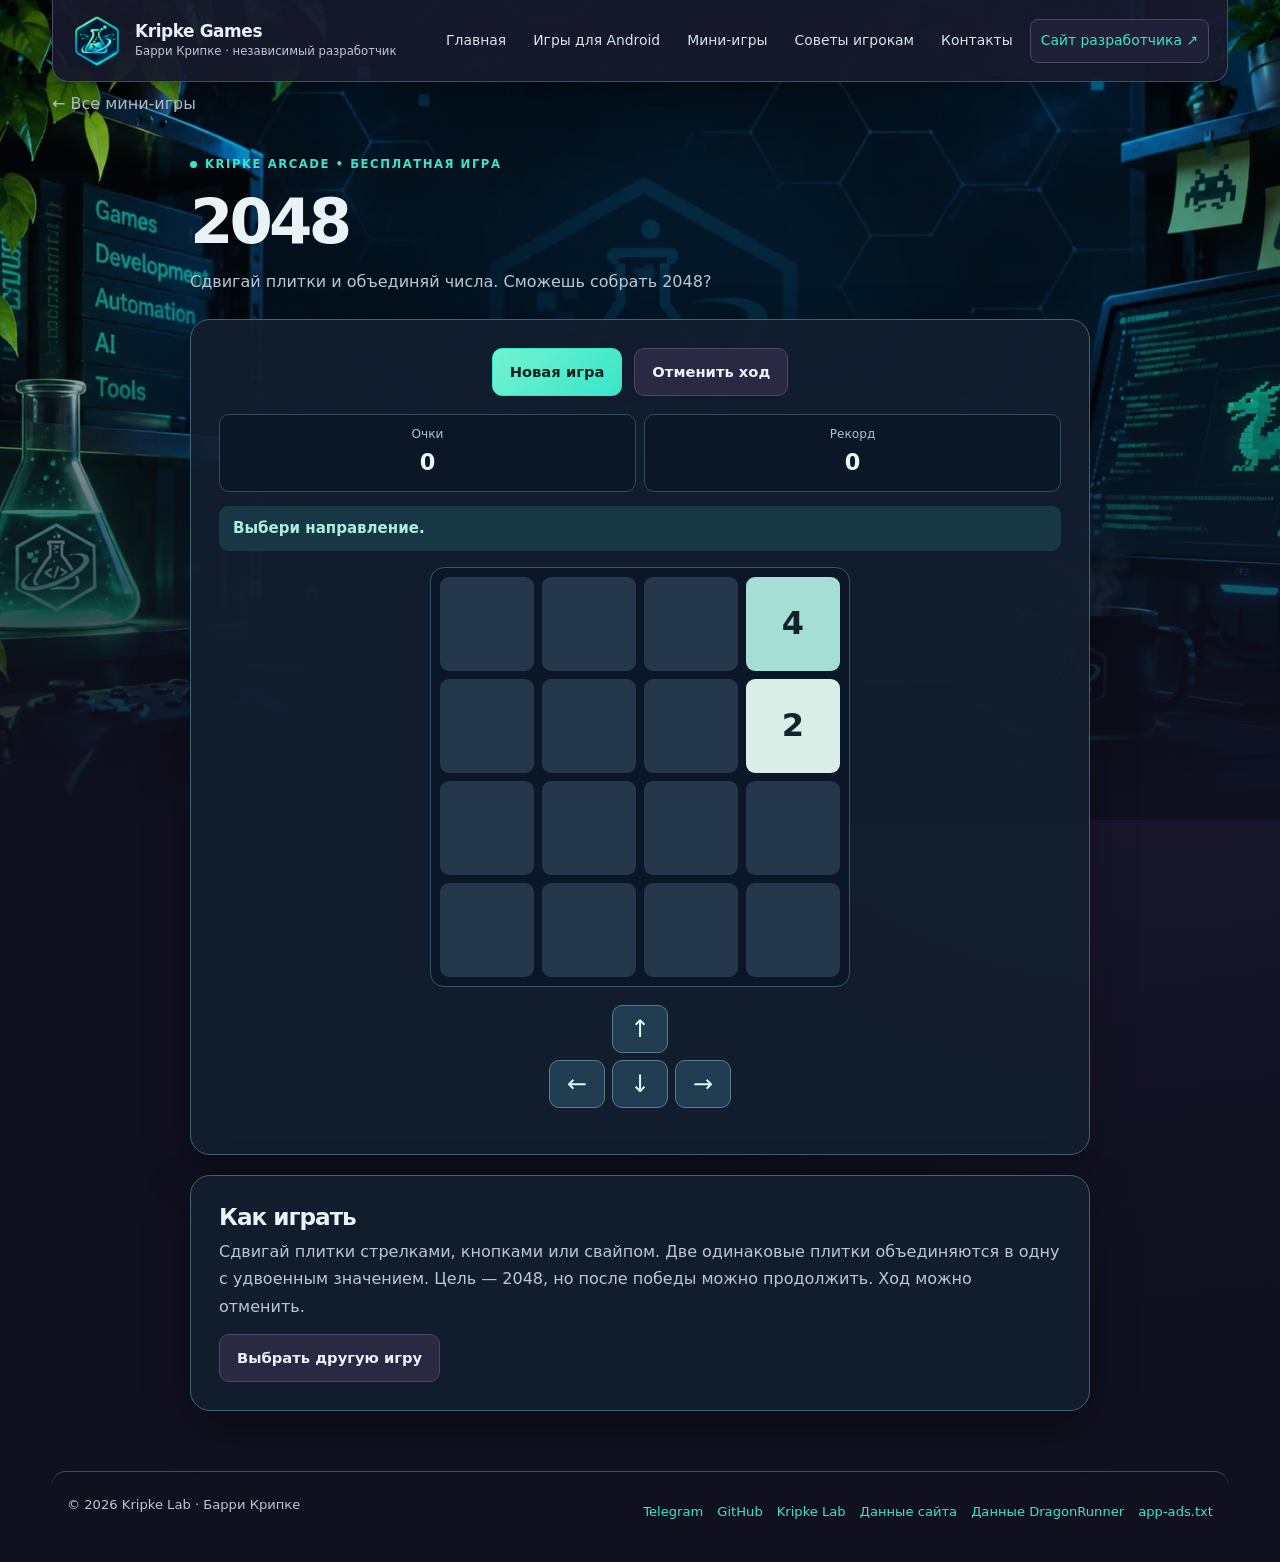
==== 2048.html @ d18b5e7f "Add files via upload" ====
<!DOCTYPE html>

<html lang="ru"><head><meta charset="utf-8"/><meta content="width=device-width,initial-scale=1" name="viewport"/><meta content="#10101f" name="theme-color"/><title>2048 | Kripke Games</title><meta content="Соединяй одинаковые числа и собери плитку 2048." name="description"/><link href="https://barrikripke.github.io/2048.html" rel="canonical"/><meta content="2048" property="og:title"/><meta content="Соединяй одинаковые числа и собери плитку 2048." property="og:description"/><meta content="https://barrikripke.github.io/social-preview.png" property="og:image"/><link href="kripke-mark.svg" rel="icon" type="image/svg+xml"/><link href="kripke.css?v=54" rel="stylesheet"/><link href="arcade.css?v=7" rel="stylesheet"/></head><body><a class="skip" href="#main">К содержанию</a><div class="wrap"><header class="head"><a class="brand" href="index.html"><img alt="" height="46" src="kripke-emblem.webp" width="46"/><span><b>Kripke Games</b><small>Барри Крипке · независимый разработчик</small></span></a><nav aria-label="Основная навигация" class="nav"><a href="index.html">Главная</a><a href="index.html#games">Игры для Android</a><a href="mini-games.html">Мини-игры</a><a href="index.html#resources">Советы игрокам</a><a href="index.html#contacts">Контакты</a><a class="switch" href="https://barrikripke.github.io/kripke-lab/">Сайт разработчика ↗</a></nav></header><main id="main"><a class="back" href="mini-games.html">← Все мини-игры</a><section class="arcade-page"><div class="arcade-title"><span class="kicker">Kripke Arcade • Бесплатная игра</span><h1>2048</h1><p>Сдвигай плитки и объединяй числа. Сможешь собрать 2048?</p></div><div class="play-panel"><div class="game-controls"><button class="btn primary" id="new-game">Новая игра</button><button class="btn" id="undo">Отменить ход</button></div><div class="game-metrics"><div>Очки<strong id="score">0</strong></div><div>Рекорд<strong id="best">0</strong></div></div><div class="game-message" id="status" role="status">Выбери направление.</div><div aria-label="Игровое поле 2048" class="tile-board" id="tile-board" tabindex="0"></div><div aria-label="Управление" class="dpad"><button aria-label="Вверх" data-dir="up">↑</button><button aria-label="Влево" data-dir="left">←</button><button aria-label="Вниз" data-dir="down">↓</button><button aria-label="Вправо" data-dir="right">→</button></div></div><div class="arcade-rules"><h2>Как играть</h2><p>Сдвигай плитки стрелками, кнопками или свайпом. Две одинаковые плитки объединяются в одну с удвоенным значением. Цель — 2048, но после победы можно продолжить. Ход можно отменить.</p><a class="btn" href="mini-games.html">Выбрать другую игру</a></div><noscript>Включи JavaScript, чтобы играть.</noscript></section></main><footer class="foot"><span>© 2026 Kripke Lab · Барри Крипке</span><div class="footlinks"><a href="https://t.me/kripkelab">Telegram</a><a href="https://github.com/BarriKripke">GitHub</a><a href="https://barrikripke.github.io/kripke-lab/">Kripke Lab</a><a href="website-privacy.html">Данные сайта</a><a href="dragonrunner-privacy.html">Данные DragonRunner</a><a href="app-ads.txt">app-ads.txt</a></div></footer></div><script defer="" src="arcade-common.js?v=6"></script><script defer="" src="2048.js?v=6"></script></body></html>
---- kripke.css ----
:root{color-scheme:dark;--bg:#081426;--panel:#102236;--panel2:#142a3d;--line:#254658;--fg:#f4f7fa;--muted:#b2c1cd;--mint:#7ef4cc;--violet:#bb9cf6;--gold:#f4cc89;font-family:system-ui,-apple-system,BlinkMacSystemFont,"Segoe UI",sans-serif;font-synthesis:none}*{box-sizing:border-box}html{scroll-behavior:smooth}body{margin:0;background:var(--bg);color:var(--fg);line-height:1.6;position:relative;overflow-x:hidden}a{color:inherit}a:focus-visible,button:focus-visible{outline:3px solid var(--gold);outline-offset:4px}img{display:block;max-width:100%;height:auto}button{font:inherit;cursor:pointer}body::before{content:"";position:fixed;inset:0;z-index:-2;background:linear-gradient(180deg,rgba(8,20,38,.28) 0%,rgba(8,20,38,.58) 42%,rgba(8,20,38,.86) 72%,rgba(8,20,38,.97) 100%),url('kripke-bg-games.webp') center top/cover no-repeat;pointer-events:none}body::after{content:"";position:fixed;inset:0;z-index:-1;background:radial-gradient(circle at 18% 16%,rgba(126,244,204,.11),transparent 24%),radial-gradient(circle at 82% 18%,rgba(41,204,230,.10),transparent 24%),linear-gradient(180deg,rgba(8,20,38,.10),rgba(8,20,38,.14));pointer-events:none}.wrap{position:relative;z-index:1;max-width:1240px;margin:auto;padding:0 32px}.head{background:rgba(8,20,38,.34);backdrop-filter:blur(7px)}.wrap{max-width:1240px;margin:auto;padding:0 32px}.skip{position:absolute;top:-100px;left:12px;background:var(--mint);color:var(--bg);padding:12px;z-index:20}.skip:focus{top:12px}.head{min-height:88px;border-bottom:1px solid rgba(126,244,204,.10);display:flex;align-items:center;justify-content:space-between;gap:22px;position:sticky;top:0;z-index:12;padding-inline:0}.brand{display:flex;align-items:center;gap:12px;text-decoration:none;flex-shrink:0}.brand img{width:46px;height:46px}.brand b{display:block;font-size:1.06rem;line-height:1.2;letter-spacing:-.025em}.brand small{display:block;font-size:.73rem;color:var(--muted);margin-top:3px}.nav{display:flex;flex-wrap:wrap;align-items:center;gap:24px}.nav a{font-size:.9rem;text-decoration:none;color:var(--muted)}.nav a:hover,.nav a[aria-current=page]{color:var(--mint)}.nav .switch{border:1px solid rgba(126,244,204,.22);border-radius:10px;padding:8px 12px;color:var(--mint);background:rgba(16,34,54,.45);backdrop-filter:blur(5px)}.hero{display:grid;grid-template-columns:1.05fr .95fr;align-items:center;gap:48px;padding:76px 0 52px}.kicker{font:650 .73rem/1.5 system-ui,sans-serif;letter-spacing:.13em;text-transform:uppercase;color:var(--mint);display:inline-flex;gap:8px;align-items:center}.kicker:before{content:"";width:7px;height:7px;background:currentColor;border-radius:50%;flex:none}.kicker.pending{color:var(--gold)}h1,h2,h3,p{margin:0}h1{font-size:clamp(2.6rem,5.6vw,5.2rem);line-height:.99;letter-spacing:-.062em;margin:18px 0 22px;overflow-wrap:break-word}h1 span{color:var(--mint)}h2{font-size:clamp(1.85rem,3.4vw,2.8rem);line-height:1.1;letter-spacing:-.045em}h3{font-size:1.35rem;line-height:1.2;letter-spacing:-.025em}p{color:var(--muted);line-height:1.7}.lead{font-size:1.1rem;max-width:600px}.actions{display:flex;align-items:center;gap:10px;flex-wrap:wrap;margin-top:24px}.btn{display:inline-flex;min-height:48px;padding:11px 17px;align-items:center;justify-content:center;border-radius:12px;border:1px solid rgba(126,244,204,.18);background:rgba(16,34,54,.72);backdrop-filter:blur(5px);font-size:.92rem;font-weight:750;text-decoration:none;color:var(--fg);box-shadow:0 10px 30px rgba(0,0,0,.12)}.btn.primary{background:linear-gradient(135deg,#8af6d3,#5be4d6 56%,#45d0eb);border-color:rgba(126,244,204,.85);color:#102820;box-shadow:0 14px 36px rgba(65,208,190,.22)}.btn:hover{border-color:var(--mint);transform:translateY(-1px)}.btn.primary:hover{background:#c5ffe5}.art{min-width:0;position:relative;isolation:isolate;border:1px solid var(--line);border-radius:22px;display:grid;place-items:center;min-height:350px;aspect-ratio:1.28;overflow:hidden;background:radial-gradient(ellipse at 50% 46%,#493661 0,#222a42 46%,#111e2c 78%);padding:34px 24px 42px}.art:before,.art:after{position:absolute;content:"";width:81%;aspect-ratio:1.7;border:1px solid #c6adff28;border-radius:50%;transform:rotate(-24deg);z-index:-1}.art:after{transform:rotate(24deg);width:91%}.art img{width:100%;max-width:480px;max-height:315px;object-fit:contain;filter:drop-shadow(0 16px 18px #0005)}.art .tag{position:absolute;bottom:13px;left:18px;color:#d0c3e6;font-size:.7rem;letter-spacing:.06em}.art .id{position:absolute;right:17px;top:13px;color:var(--violet);font:.75rem ui-monospace,monospace}.studio-art{background:radial-gradient(ellipse at 50% 46%,#254c43 0,#182e34 46%,#111e2c 78%);padding:25px}.studio-art:before,.studio-art:after{border-color:#a8f1d02b}.studio-art img{width:38%;max-width:160px;filter:drop-shadow(0 18px 24px #0004)}.studio-art .tag,.studio-art .id{color:var(--mint)}.studio-core{text-align:center;display:grid;justify-items:center;gap:12px}.studio-core b{font-size:clamp(1.2rem,3.5vw,2.25rem);letter-spacing:.12em}.studio-core small{font:.7rem ui-monospace,monospace;color:var(--mint);letter-spacing:.08em}.strip{display:grid;grid-template-columns:repeat(3,1fr);border-block:1px solid var(--line);margin-bottom:62px}.strip>div{padding:16px 22px;border-right:1px solid var(--line)}.strip>div:first-child{padding-left:0}.strip>div:last-child{border:0}.strip b{font-size:1.35rem;display:block;line-height:1.2}.strip small{font-size:.8rem;color:var(--muted)}.section{padding-bottom:62px;scroll-margin-top:25px}.sectionhead{display:flex;justify-content:space-between;align-items:end;gap:22px;margin-bottom:22px}.sectionhead h2{margin-top:8px}.sectionhead p{max-width:350px;font-size:.92rem}.cards{display:grid;grid-template-columns:1fr 1fr;gap:18px}.card{display:flex;flex-direction:column;overflow:hidden;min-width:0;border:1px solid rgba(126,244,204,.10);border-radius:18px;background:rgba(16,34,54,.78);backdrop-filter:blur(5px);box-shadow:0 18px 44px rgba(0,0,0,.16)}.visual{height:205px;display:grid;place-items:center;overflow:hidden;position:relative;border-bottom:1px solid var(--line);background:radial-gradient(ellipse at center,#41345a,#172438 72%);padding:16px}.visual img{width:100%;height:100%;max-width:310px;object-fit:contain;filter:drop-shadow(0 10px 12px #0005)}.cardbody{padding:23px;display:flex;flex-direction:column;align-items:flex-start;gap:10px;flex:1}.cardbody .actions{margin-top:auto;padding-top:8px}.board{background:radial-gradient(ellipse at center,#3c3d54,#172438 72%)}.board svg{width:175px;height:142px}.smallnote{color:var(--muted);font-size:.75rem;position:absolute;bottom:9px;right:12px}.grid3{display:grid;grid-template-columns:repeat(3,1fr);gap:15px}.detail{border:1px solid rgba(126,244,204,.10);border-radius:16px;background:rgba(16,34,54,.76);backdrop-filter:blur(5px);padding:23px;min-width:0;box-shadow:0 14px 36px rgba(0,0,0,.12)}.detail .num{display:inline-block;margin-bottom:13px;color:var(--mint);font:650 .73rem ui-monospace,monospace;letter-spacing:.08em}.detail p{font-size:.92rem;margin-top:10px}.callout{display:grid;grid-template-columns:1fr auto;gap:24px;align-items:center;background:linear-gradient(120deg,rgba(25,56,48,.84),rgba(21,37,49,.88) 75%);border:1px solid rgba(126,244,204,.16);border-radius:20px;padding:30px;backdrop-filter:blur(6px);box-shadow:0 20px 54px rgba(0,0,0,.16)}.callout h2{margin:9px 0 12px}.callout .actions{margin:0}.foot{display:flex;justify-content:space-between;align-items:flex-start;flex-wrap:wrap;gap:15px;border-top:1px solid var(--line);padding:23px 0 35px;font-size:.82rem;color:var(--muted)}.footlinks{display:flex;flex-wrap:wrap;gap:14px}.foot a,.textlink{color:var(--mint);text-decoration:none}.foot a:hover,.textlink:hover{text-decoration:underline}.back{display:inline-block;padding-top:22px;color:var(--muted);text-decoration:none}.gamehero{padding-top:30px}.gamehero h1{font-size:clamp(2.65rem,6vw,4.9rem)}.note{padding:21px;border:1px solid rgba(126,244,204,.10);border-radius:16px;background:rgba(16,34,54,.78);backdrop-filter:blur(5px);box-shadow:0 14px 36px rgba(0,0,0,.12)}.note p{margin-top:9px}.boot{position:fixed;inset:0;background:#0a111a;z-index:100;display:grid;place-items:center;padding:22px}.boot[hidden]{display:none}.bootbox{width:min(560px,100%);border:1px solid var(--line);border-radius:16px;background:#101d28;padding:24px;box-shadow:0 20px 90px #0005}.boothead{display:flex;align-items:center;gap:12px;border-bottom:1px solid var(--line);padding-bottom:17px;margin-bottom:17px}.boothead img{width:45px}.boothead b{display:block;letter-spacing:.1em}.boothead small{color:var(--muted);font: .72rem ui-monospace,monospace}.bootlines{font: .78rem/1.8 ui-monospace,monospace;min-height:116px;color:var(--muted)}.bootlines div{opacity:0;animation:appear .22s forwards;animation-delay:var(--d)}.bootlines span{color:var(--mint)}.bootbar{height:5px;background:#263841;border-radius:4px;overflow:hidden;margin:12px 0 17px}.bootbar i{display:block;height:100%;width:100%;background:var(--mint);transform-origin:left;animation:load 1.8s linear both}.bootbottom{display:flex;justify-content:space-between;gap:12px;align-items:center;color:var(--mint);font-size:.8rem}.bootbottom button{background:transparent;border:1px solid var(--line);color:var(--fg);border-radius:7px;padding:6px 12px}.bootbottom button:hover{border-color:var(--mint)}@keyframes appear{to{opacity:1}}@keyframes load{from{transform:scaleX(0)}to{transform:scaleX(1)}}@media(max-width:850px){.wrap{padding:0 24px}.hero{grid-template-columns:1fr;gap:27px;padding:43px 0 32px}.art{min-height:0;max-height:370px;aspect-ratio:1.6}.art img{max-height:280px}.nav{gap:15px}.grid3{grid-template-columns:repeat(2,1fr)}.strip{margin-bottom:46px}.section{padding-bottom:46px}.callout{grid-template-columns:1fr}.sectionhead{flex-direction:column;align-items:start;gap:8px}.gamehero{padding-top:22px}}@media(max-width:550px){.wrap{padding:0 17px}.head{align-items:flex-start;flex-direction:column;padding:15px 0;gap:13px}.nav{gap:9px 15px}.nav a{font-size:.83rem}.nav .switch{padding:4px 8px}.hero{padding-top:31px}.hero h1{margin:12px 0 17px}.lead{font-size:1rem}.art{aspect-ratio:1.26;padding:26px 16px 35px}.art img{max-height:230px}.studio-art{padding:20px}.studio-art img{max-width:110px}.strip>div{padding:12px 7px}.strip b{font-size:1.05rem}.strip small{font-size:.71rem}.cards,.grid3{grid-template-columns:1fr}.cardbody,.detail,.note{padding:19px}.callout{padding:21px}.visual{height:180px}.btn{padding:10px 13px;font-size:.87rem}.actions{gap:8px}.foot{font-size:.78rem}}@media(prefers-reduced-motion:reduce){html{scroll-behavior:auto}.bootlines div{animation:none;opacity:1}.bootbar i{animation:none}}

.visual{grid-template-rows:minmax(0,1fr)}.visual img{height:100%;width:100%;min-height:0;max-height:100%;object-fit:contain}

.hero>div,.strip>div,.callout>div{min-width:0}.strip{grid-template-columns:repeat(3,minmax(0,1fr))}.strip b{overflow-wrap:anywhere}@media(max-width:550px){.hero{grid-template-columns:minmax(0,1fr)}.hero h1{font-size:clamp(2.12rem,8.4vw,2.9rem)}.brand small{font-size:.68rem}.studio-core{min-width:0}.studio-art .tag{font-size:.62rem}.callout{grid-template-columns:minmax(0,1fr)}}

.studio-art img{width:128px;max-width:100%}@media(max-width:550px){.studio-art img{width:100px}.lab-strip{grid-template-columns:1fr}.lab-strip>div{display:flex;align-items:center;justify-content:space-between;gap:12px;padding:10px 0;border-right:0;border-bottom:1px solid var(--line)}.lab-strip>div:last-child{border:0}.lab-strip b{overflow-wrap:normal}.lab-strip small{text-align:right}}

/* Emblem system */
.brand img,.boothead img {object-fit:contain;} .studio-core img{width:clamp(126px,19vw,208px);height:auto;filter:drop-shadow(0 12px 24px #02bed32a)}


/* Games background system */
.hero>div:first-child{background:linear-gradient(180deg,rgba(8,20,38,.52),rgba(8,20,38,.22));border:1px solid rgba(126,244,204,.12);border-radius:22px;padding:30px;backdrop-filter:blur(4px);box-shadow:0 18px 60px rgba(0,0,0,.18)}
.art{background:linear-gradient(180deg,rgba(8,20,38,.20),rgba(8,20,38,.34)),radial-gradient(ellipse at 50% 46%,rgba(73,54,97,.76) 0,rgba(34,42,66,.82) 46%,rgba(17,30,44,.92) 78%);border:1px solid rgba(126,244,204,.12);box-shadow:0 18px 60px rgba(0,0,0,.18)}
.art:before,.art:after{border-color:#7ef4cc24}
.strip{border-block:1px solid rgba(126,244,204,.08);background:linear-gradient(180deg,rgba(8,20,38,.34),rgba(8,20,38,.16));backdrop-filter:blur(4px);border-radius:18px;padding-inline:16px}
.strip>div{padding:18px 20px}
.visual{background:linear-gradient(180deg,rgba(8,20,38,.10),rgba(8,20,38,.18)),radial-gradient(ellipse at center,#41345a,#172438 72%)}
.board{background:linear-gradient(180deg,rgba(8,20,38,.10),rgba(8,20,38,.18)),radial-gradient(ellipse at center,#3c3d54,#172438 72%)}
.foot{border-top:1px solid rgba(126,244,204,.08)}
@media(max-width:850px){.hero>div:first-child{padding:24px}}
@media(max-width:550px){body::before{background:linear-gradient(180deg,rgba(8,20,38,.30) 0%,rgba(8,20,38,.60) 40%,rgba(8,20,38,.90) 70%,rgba(8,20,38,.98) 100%),url('kripke-bg-games.webp') 58% top/cover no-repeat}.hero>div:first-child{padding:20px;border-radius:18px}.strip{padding-inline:0;border-radius:14px}.strip>div{padding:12px 8px}}

/* V4: coherent surfaces and accessible content */
body{isolation:isolate;overflow-x:visible} .head{background:rgba(8,20,38,.86);border-radius:0 0 15px 15px;padding-inline:14px;z-index:12} .nav a{color:#d4e3ec}.nav a:hover{color:var(--mint)} .section{scroll-margin-top:108px}.hero>div:first-child{background:linear-gradient(135deg,rgba(8,20,38,.84),rgba(8,20,38,.70));border-color:#345365;box-shadow:0 16px 42px #0003}.btn{border-radius:12px;background:#172e42;border-color:#355568;min-height:46px}.btn.primary{background:linear-gradient(135deg,#8af6d3,#62deea);color:#102820}.card,.detail,.note{background:#12263a;border:1px solid #345365;border-radius:18px}.callout{border-radius:18px;background:linear-gradient(120deg,#15362f,#14283a)}.sectionhead p,.foot,.back{color:#c7d6e0}.sectionhead h2,.sectionhead p,.foot,.back{text-shadow:0 2px 8px #000}.ad-slot[hidden]{display:none!important}.ad-slot{margin:0 0 48px;padding:16px 0;min-width:0;border-block:1px solid #345365}.ad-slot>div{min-width:0}.article{max-width:850px;margin:32px auto 64px;background:#102236;border:1px solid #345365;border-radius:20px;padding:clamp(20px,4vw,44px)}.article h1{font-size:clamp(2rem,5vw,3.6rem);line-height:1.1}.article h2{font-size:1.5rem;margin:28px 0 12px;line-height:1.2}.article p,.article li{margin:0 0 14px;color:#d5e1ea}.article ul,.article ol{padding-left:24px}.article code{overflow-wrap:anywhere;color:var(--mint)}.article .actions{margin-top:22px}.tool-grid{display:grid;grid-template-columns:repeat(2,minmax(0,1fr));gap:16px;margin:24px 0}.tool-grid label{display:grid;gap:6px;font-size:.9rem;color:#deeaf1}.tool-grid input{min-width:0;width:100%;background:#081426;border:1px solid #456475;border-radius:9px;padding:12px;color:#fff;font:inherit}.result{margin:18px 0;padding:16px;background:#0c1b2b;border:1px solid var(--line);border-radius:12px}.result strong{color:var(--mint);display:block;font-size:1.7rem;overflow-wrap:anywhere}.memory-grid{display:grid;grid-template-columns:repeat(4,minmax(0,1fr));gap:10px;max-width:460px;margin:20px auto}.memory-grid button{aspect-ratio:1;min-width:0;border-radius:12px;border:1px solid #467388;background:#19364c;color:#a8f1d0;font-size:clamp(1.3rem,6vw,2rem);font-weight:700}.memory-grid button.revealed{background:#244d58;color:#fff}.memory-grid button.matched{background:#17483b;color:#cbffe8;border-color:#73dcbb}.memory-grid button:disabled{opacity:1;cursor:default}.game-status{min-height:3em;margin-top:12px}.resource-card{display:flex;flex-direction:column;gap:10px}.resource-card .actions{margin-top:auto;padding-top:10px}.resource-card p{margin:0}.content-top{padding-top:38px}.head .brand{min-width:0}.head .nav{min-width:0}.btn{max-width:100%;text-align:center}.hero>div:first-child{min-width:0}.article .btn{cursor:pointer}.article input:focus-visible{outline:3px solid var(--gold);outline-offset:2px}
@media(max-width:850px){.head{position:relative;flex-wrap:wrap}.section{scroll-margin-top:20px}.hero{padding:38px 0 32px}.gamehero{padding-top:22px}.nav{gap:8px 15px}.head .nav a{padding-block:6px}.head .nav .switch{padding:6px 10px}.article{margin:20px auto 40px}}@media(max-width:550px){.head{padding:14px 8px}.nav a{font-size:.83rem}.hero>div:first-child{padding:18px}.tool-grid{grid-template-columns:1fr}.article{padding:18px}.memory-grid{gap:7px}.strip>div{padding-inline:6px}.ad-slot{margin-bottom:32px}}
@media(prefers-reduced-motion:reduce){.btn:hover{transform:none}}

/* V5: release layout */
body::before{z-index:-2} .wrap{isolation:auto} .head{gap:18px;min-height:82px;box-shadow:0 8px 25px #0003} .nav{gap:12px 20px}.nav a{display:inline-flex;align-items:center;min-height:40px}.nav .switch{white-space:nowrap}.brand img{flex:none}.brand span{min-width:0}.brand small{line-height:1.35}.hero{gap:28px}.hero>div:first-child{background:linear-gradient(135deg,#081426e8,#081426af)} .card,.detail,.note,.article{background:#102236f5}.strip{background:#0c1c2bcc}.sectionhead h2,.sectionhead p,.foot,.back{text-shadow:0 2px 6px #000}.sectionhead{background:#081426b0;border-radius:12px;padding:12px 16px}.foot{background:#081426dc;padding:22px 15px 32px;border-radius:14px 14px 0 0}.btn{line-height:1.35;min-height:46px;white-space:normal}.art img,.visual img{object-fit:contain}.visual img{max-height:100%}.tool-grid input{min-height:46px}.smallnote{background:#081426cc;padding:2px 7px;border-radius:5px}.back{min-height:44px}.article a:not(.btn){color:var(--mint);overflow-wrap:anywhere}
@media(max-width:850px){.head{gap:10px;min-height:0;position:relative}.nav{gap:4px 14px}.nav a{min-height:40px}.hero{gap:24px}.sectionhead{padding:12px}.section{scroll-margin-top:16px}}
@media(max-width:550px){.head{padding:12px 8px}.brand{max-width:100%}.brand small{white-space:normal}.nav{width:100%;gap:0 12px}.nav .switch{white-space:normal}.hero>div:first-child{padding:18px}.hero .actions .btn{flex:1 1 auto}.strip b{font-size:1rem}.art{min-height:0}.foot{padding-inline:10px}.footlinks{gap:10px 14px}.sectionhead{padding:10px 12px}}

/* V5.2 — shared visual identity, page-top scenery */
:root{--bg:#10101f;--panel:#202039;--panel2:#292944;--line:#494866;--fg:#e9f2f7;--muted:#b9c8d5;--mint:#39e5ca;--violet:#ac91ff}
body{background:radial-gradient(ellipse at 90% 35%,#1d1932 0,transparent 53%),var(--bg);isolation:isolate;position:relative}
body::before{position:absolute;inset:0 0 auto;height:820px;z-index:-2;background:linear-gradient(180deg,#090f1930 0%,#090f1955 44%,var(--bg) 100%),url('kripke-bg-games.webp') center top/cover no-repeat;pointer-events:none}
body::after{display:none}
.head{background:#17192bef;border:1px solid var(--line);border-top:0;box-shadow:0 12px 32px #0004;padding-inline:20px;position:relative;backdrop-filter:none}
.brand img{width:52px;height:52px}.nav a{color:#d4e6ed}.nav .switch{background:var(--panel);border-color:var(--line)}
.hero{gap:32px;padding:66px 0 42px}.hero>div:first-child{padding:28px;background:linear-gradient(125deg,#0a1424ee,#0a1424a6);border:1px solid var(--line);box-shadow:0 18px 55px #0004;backdrop-filter:none}.hero h1{font-size:clamp(2.5rem,4.3vw,4.5rem);line-height:1.06;letter-spacing:-.045em}.hero h1 span{color:var(--mint)}
.art{background:radial-gradient(ellipse at 50% 45%,#493472d9,#141e33e8 72%);border-color:var(--line);box-shadow:0 18px 55px #0004}
.card,.detail,.note,.article{background:var(--panel);border-color:var(--line);backdrop-filter:none;box-shadow:0 10px 28px #0002}.card .visual{background:radial-gradient(ellipse at center,#3a345b,#182438 75%)}.card .board{background:radial-gradient(ellipse at center,#42405d,#182438 75%)}
.sectionhead{background:transparent;text-shadow:none;padding:0 0 4px}.sectionhead h2,.sectionhead p,.back,.foot{text-shadow:none}.sectionhead p,.back,.foot{color:var(--muted)}.strip{background:var(--panel);border:1px solid var(--line);border-radius:15px;padding-inline:16px}.strip>div:first-child{padding-left:12px}
.btn{background:var(--panel2);border-color:var(--line);border-radius:10px;box-shadow:none}.btn.primary{background:linear-gradient(135deg,#72f3d0,#39e5ca);border-color:#39e5ca;color:#09251f;box-shadow:none}.btn.primary:hover{background:#a1ffe8}.btn:active{transform:none}.callout{background:linear-gradient(120deg,#292244,var(--panel));border-color:var(--line);backdrop-filter:none}.foot{background:transparent;border-color:var(--line)}.kicker.pending{color:#f4cc89}
.arcade-card{display:grid;grid-template-columns:minmax(0, .9fr) minmax(0,1.1fr);align-items:stretch;overflow:hidden;border:1px solid var(--line);border-radius:20px;background:var(--panel);box-shadow:0 12px 40px #0003}.arcade-card .cardbody{justify-content:center;padding:30px;gap:14px}.arcade-card .cardbody .actions{margin-top:0;padding-top:0}.arcade-art{display:grid;place-items:center;min-height:240px;background:radial-gradient(ellipse at center,#494080,#242747 65%,#161d32);padding:24px}.arcade-art .mini-board{display:grid;grid-template-columns:repeat(4,1fr);gap:8px;width:min(100%,230px);transform:rotate(-6deg)}.mini-board span{aspect-ratio:1;display:grid;place-items:center;border-radius:9px;border:1px solid #8378b0;background:#30385c;color:#c3b5ff;font-size:1.45rem;font-weight:700;box-shadow:0 4px 0 #11182c}.mini-board span.open{background:#204e51;color:#8ef8df;border-color:#65d6c5}.mini-board span.done{background:#1b6554;color:#c1ffea;border-color:#65d6c5}.arcade-nav{color:var(--mint)!important;font-weight:750}.catalog-intro{padding:44px 0 24px;max-width:800px}.catalog-intro h1{font-size:clamp(2.3rem,5vw,4rem);line-height:1.08}.catalog-intro p{font-size:1.1rem}.game-tags{display:flex;gap:8px;flex-wrap:wrap}.game-tags span{font-size:.76rem;border:1px solid var(--line);padding:4px 9px;border-radius:6px;color:var(--muted)}
@media(max-width:850px){body::before{height:900px;background-position:center top}.head{padding-inline:14px}.hero{padding:32px 0 30px;gap:20px}.hero>div:first-child{padding:22px}.arcade-card{grid-template-columns:1fr 1fr}.sectionhead{padding:0 0 5px}}
@media(max-width:550px){body::before{height:720px;background:linear-gradient(180deg,#090f1940,#090f1970 40%,var(--bg) 100%),url('kripke-bg-games.webp') center top/auto 720px no-repeat}.head{padding:12px 10px}.brand img{width:44px;height:44px}.hero h1{font-size:clamp(2rem,8vw,2.8rem)}.hero>div:first-child{padding:17px}.art{max-height:300px}.arcade-card{grid-template-columns:1fr}.arcade-card .cardbody{padding:20px}.arcade-art{min-height:200px;padding:22px}.arcade-art .mini-board{max-width:170px;gap:6px}.mini-board span{font-size:1.1rem}.catalog-intro{padding-top:28px}.strip{padding-inline:4px}.strip>div:first-child{padding-left:6px}}

/* V5.4 — accessible navigation and consistent controls */
.head{display:flex;gap:12px 20px;padding:14px 18px;align-items:center;border-radius:0 0 16px 16px}.head .brand{flex:0 1 auto;max-width:100%}.head .nav{flex:1 1 420px;justify-content:flex-end;gap:5px 7px}.head .nav a{display:inline-flex;align-items:center;justify-content:center;min-height:44px;padding:8px 10px;border-radius:8px;line-height:1.3;font-size:.87rem;text-align:center;text-decoration:none}.head .nav a:hover,.head .nav a[aria-current=page]{background:var(--panel2);color:var(--mint)}.head .nav .switch{border:1px solid var(--line);background:var(--panel);color:var(--mint)}.btn{min-height:48px;padding:12px 17px;line-height:1.35;white-space:normal;overflow-wrap:normal;transition:background-color .15s,border-color .15s,color .15s;touch-action:manipulation}.btn:hover{transform:none;background:var(--panel);border-color:var(--mint)}.btn.primary:hover{background:#a1ffe8;color:#09251f}.btn:active{filter:brightness(.9)}.btn:focus-visible,.nav a:focus-visible{outline:3px solid var(--gold);outline-offset:3px}.hero .actions{align-items:stretch}.sectionhead{align-items:flex-end}.service-actions{margin-top:20px}.cardbody .actions{align-items:stretch}.cardbody .actions .btn{flex:0 1 auto}.memory-grid button{touch-action:manipulation;min-height:44px}.memory-grid button:focus-visible{outline-offset:1px}.back{display:inline-flex;align-items:center;min-height:44px;padding:8px 0;line-height:1.4}.footlinks a{display:inline-flex;align-items:center;min-height:36px}
@media(max-width:1050px){.head .nav{flex-basis:100%;justify-content:flex-start}}@media(max-width:650px){.head{padding:12px;gap:12px;align-items:flex-start}.head .brand{width:100%}.head .nav{width:100%;flex:1 1 100%;display:grid;grid-template-columns:repeat(2,minmax(0,1fr));gap:6px}.head .nav a{background:var(--panel);border:1px solid var(--line);padding:7px 6px;font-size:.85rem;white-space:normal;min-width:0}.head .nav .switch{grid-column:1/-1;min-height:44px}.hero .actions,.callout .actions,.service-actions{display:flex;flex-direction:column;align-items:stretch}.hero .actions .btn,.callout .actions .btn,.service-actions .btn{width:100%;flex:0 1 auto}.cardbody .actions{width:100%}.cardbody .actions .btn{flex:1 1 auto}.sectionhead{align-items:flex-start}.catalog-intro h1{font-size:clamp(2rem,8vw,3rem)}.memory-grid{gap:6px}.art .tag{max-width:90%;font-size:.62rem}}
@media(prefers-reduced-motion:reduce){.btn{transition:none}}
---- arcade.css ----
.arcade-page{max-width:900px;margin:24px auto 60px}.arcade-title{margin-bottom:24px}.arcade-title h1{font-size:clamp(2rem,5vw,3.9rem);line-height:1.1;margin:12px 0}.play-panel,.arcade-rules{background:#121e2eeb;border:1px solid #426375;border-radius:20px;padding:clamp(12px,3vw,28px);box-shadow:0 18px 50px #0004}.arcade-rules{margin-top:20px}.arcade-rules h2{font-size:1.45rem;margin-bottom:9px}.arcade-rules .btn{margin-top:14px}.game-settings,.game-controls{display:flex;gap:12px;align-items:end;flex-wrap:wrap;margin-bottom:18px}.game-settings label{display:grid;gap:5px;color:#b9cbd6;font-size:.84rem;flex:1;min-width:160px}.game-settings select{width:100%;min-height:48px;padding:10px 12px;color:#f4f7fa;background:#172d40;border:1px solid #52717d;border-radius:10px;font:600 .91rem system-ui}.game-settings select:focus-visible{outline:2px solid #7ef4cc}.game-metrics{display:grid;grid-template-columns:repeat(auto-fit,minmax(100px,1fr));gap:8px;margin:14px 0}.game-metrics>div{background:#0b1726;border:1px solid #304c5d;border-radius:10px;padding:10px 12px;color:#a9c3d3;font-size:.76rem;text-align:center}.game-metrics strong{display:block;color:#e6faf4;font-size:1.4rem;font-variant-numeric:tabular-nums}.game-message{color:#aaf1dd;background:#183745;padding:10px 14px;border-radius:9px;margin:14px 0;min-height:45px;font-weight:600;font-size:.94rem}.picture-grid{--cols:4;display:grid;grid-template-columns:repeat(var(--cols),minmax(0,1fr));gap:8px;max-width:650px;margin:18px auto;isolation:isolate}.picture-card{position:relative;aspect-ratio:1/1.06;min-width:0;border-radius:12px;border:1px solid #3e7b89;background:linear-gradient(145deg,#24475d,#14293e);box-shadow:0 3px 0 #0a1722;display:flex;flex-direction:column;align-items:center;justify-content:center;gap:2px;padding:4px;color:#91dfd9;cursor:pointer;overflow:hidden;-webkit-tap-highlight-color:transparent}.picture-card .card-back{width:72%;height:72%;background:url('kripke-emblem.webp') center/contain no-repeat;opacity:.86}.picture-card.open,.picture-card.matched{background:linear-gradient(150deg,#f6fbff,#dceaf0);border-color:#acc8cf;color:#173344}.picture-card.matched{background:linear-gradient(150deg,#e4fff0,#beead4);border:2px solid #63e5ae;box-shadow:0 0 0 1px #1c5947}.picture-card .picture,.picture-demo{display:block;aspect-ratio:1;width:78%;max-width:96px;background-image:url('arcade-cards.webp');background-size:500% 900%;background-position:var(--cx) var(--cy);background-repeat:no-repeat}.picture-card .picture-name{font:700 clamp(8px,1.6vw,13px)/1.05 system-ui;text-align:center;overflow-wrap:anywhere}.picture-card[aria-disabled=true]{cursor:default}.game-controls[hidden]{display:none}.game-controls{justify-content:center}.game-catalog{display:grid;grid-template-columns:repeat(auto-fit,minmax(min(100%,245px),1fr));gap:16px}.game-tile{display:flex;flex-direction:column;overflow:hidden;border-radius:18px;border:1px solid #355064;background:#132336f5}.game-tile .cardbody{padding:18px;gap:9px;flex:1}.game-tile .cardbody .btn{margin-top:auto;width:100%}.game-cover{height:150px;display:grid;place-items:center;background:radial-gradient(ellipse,#294c61,#122235);overflow:hidden;border-bottom:1px solid #355064}.cover-memory,.cover-2048,.cover-tic{display:grid;grid-template-columns:repeat(2,1fr);gap:6px;transform:rotate(-5deg)}.picture-demo{width:54px;background-color:#eef8fb;border-radius:9px;box-shadow:0 4px 12px #0005}.cover-snake{display:flex;align-items:center;gap:3px;position:relative;transform:translateY(5px)}.cover-snake i{width:25px;height:25px;background:#54e6b0;border-radius:6px;box-shadow:0 0 10px #54e6b07a}.cover-snake i:first-child{transform:translateY(28px)}.cover-snake b{color:#ffd075;font-size:29px;margin-left:22px}.cover-2048 span{background:#e1f6de;color:#142c35;width:51px;height:51px;display:grid;place-items:center;font-weight:800;border-radius:7px;font-size:1.1rem}.cover-2048 span:nth-child(4){background:#aa8aff}.cover-tic{grid-template-columns:repeat(3,1fr);gap:4px}.cover-tic span{display:grid;place-items:center;width:34px;height:34px;border:1px solid #43667d;border-radius:5px;background:#14283c;color:#8ff4dc;font-size:26px;line-height:1}.cover-tic span:nth-child(2n){color:#bba0ff}.tile-board,.tic-board{display:grid;max-width:420px;margin:16px auto;gap:8px;background:#0b1726;border:1px solid #345568;padding:9px;border-radius:14px;touch-action:none}.tile-board{grid-template-columns:repeat(4,minmax(0,1fr))}.tile-board div{aspect-ratio:1;display:grid;place-items:center;background:#25374b;border-radius:9px;font-size:clamp(1rem,5vw,2rem);font-weight:800;color:#11222d}.tic-board{grid-template-columns:repeat(3,minmax(0,1fr))}.tic-board button{aspect-ratio:1;background:#20374a;border:1px solid #476a7b;border-radius:10px;font-size:clamp(2rem,10vw,4.5rem);font-weight:700;color:#82f5dc;line-height:1}.tic-board button.o{color:#c8b0ff}.tic-board button.winning{background:#245744;border-color:#7ff9c4}.dpad{display:grid;grid-template-columns:repeat(3,56px);gap:7px;justify-content:center;margin:18px auto;touch-action:manipulation}.dpad button{width:56px;height:48px;background:#203c50;color:#d8fcf5;border:1px solid #567c8a;border-radius:10px;font-size:1.5rem}.dpad button:first-child{grid-column:2}.dpad button:nth-child(2){grid-column:1;grid-row:2}.dpad button:nth-child(3){grid-column:2;grid-row:2}.dpad button:nth-child(4){grid-column:3;grid-row:2}#snake-board{display:block;width:min(100%,480px);height:auto;margin:14px auto;border:1px solid #476c7d;border-radius:14px;touch-action:none;background:#0b1726}.game-cover .cover-memory{grid-template-columns:repeat(2,1fr)}@media(max-width:550px){.game-settings label{min-width:100%;}.game-settings>.btn{flex:1}.game-metrics{grid-template-columns:repeat(2,minmax(0,1fr))}.picture-grid{gap:4px}.picture-card{border-radius:7px;padding:2px}.picture-card .picture-name{font-size:8px}.picture-grid[data-cols="6"] .picture-name{display:none}.game-cover{height:145px}.game-catalog{grid-template-columns:1fr}.game-message{font-size:.86rem}.arcade-page{margin-top:16px}.arcade-title h1{overflow-wrap:anywhere}}@media(prefers-reduced-motion:no-preference){.picture-card,.tic-board button,.dpad button{transition:background .15s,border-color .15s,transform .1s}.picture-card:active,.tic-board button:active,.dpad button:active{transform:scale(.97)}}

@media(max-width:550px){.picture-grid{grid-template-columns:repeat(4,minmax(0,1fr));gap:6px}.picture-grid[data-cols="6"] .picture-name{display:block}.picture-card .picture-name{font-size:clamp(8px,2.4vw,11px)}}@media(min-width:391px) and (max-width:550px){.picture-grid[data-count="15"]{grid-template-columns:repeat(5,minmax(0,1fr))}}

.action-board{display:block;width:min(100%,540px);height:auto;margin:14px auto;border:1px solid #476c7d;border-radius:14px;touch-action:none;background:#0b1726}.action-controls{display:flex;justify-content:center;gap:12px;flex-wrap:wrap;margin-top:16px;touch-action:none}.action-controls button{min-width:68px;min-height:58px;border:1px solid #547687;border-radius:12px;color:#e8fff6;background:#203c50;font-size:1.5rem;font-weight:750;touch-action:none;user-select:none}.action-controls .action-key{font-size:1rem;padding:10px 20px;background:#7ef4cc;color:#102820}.action-controls button:active{transform:scale(.96)}.new-cover img{width:180px;max-height:134px;height:auto;object-fit:contain}.game-settings button:disabled{opacity:.45;cursor:default}@media(max-width:550px){.action-controls{gap:8px}.action-controls button{min-width:62px;min-height:55px}.action-controls .action-key{padding:8px 12px}}
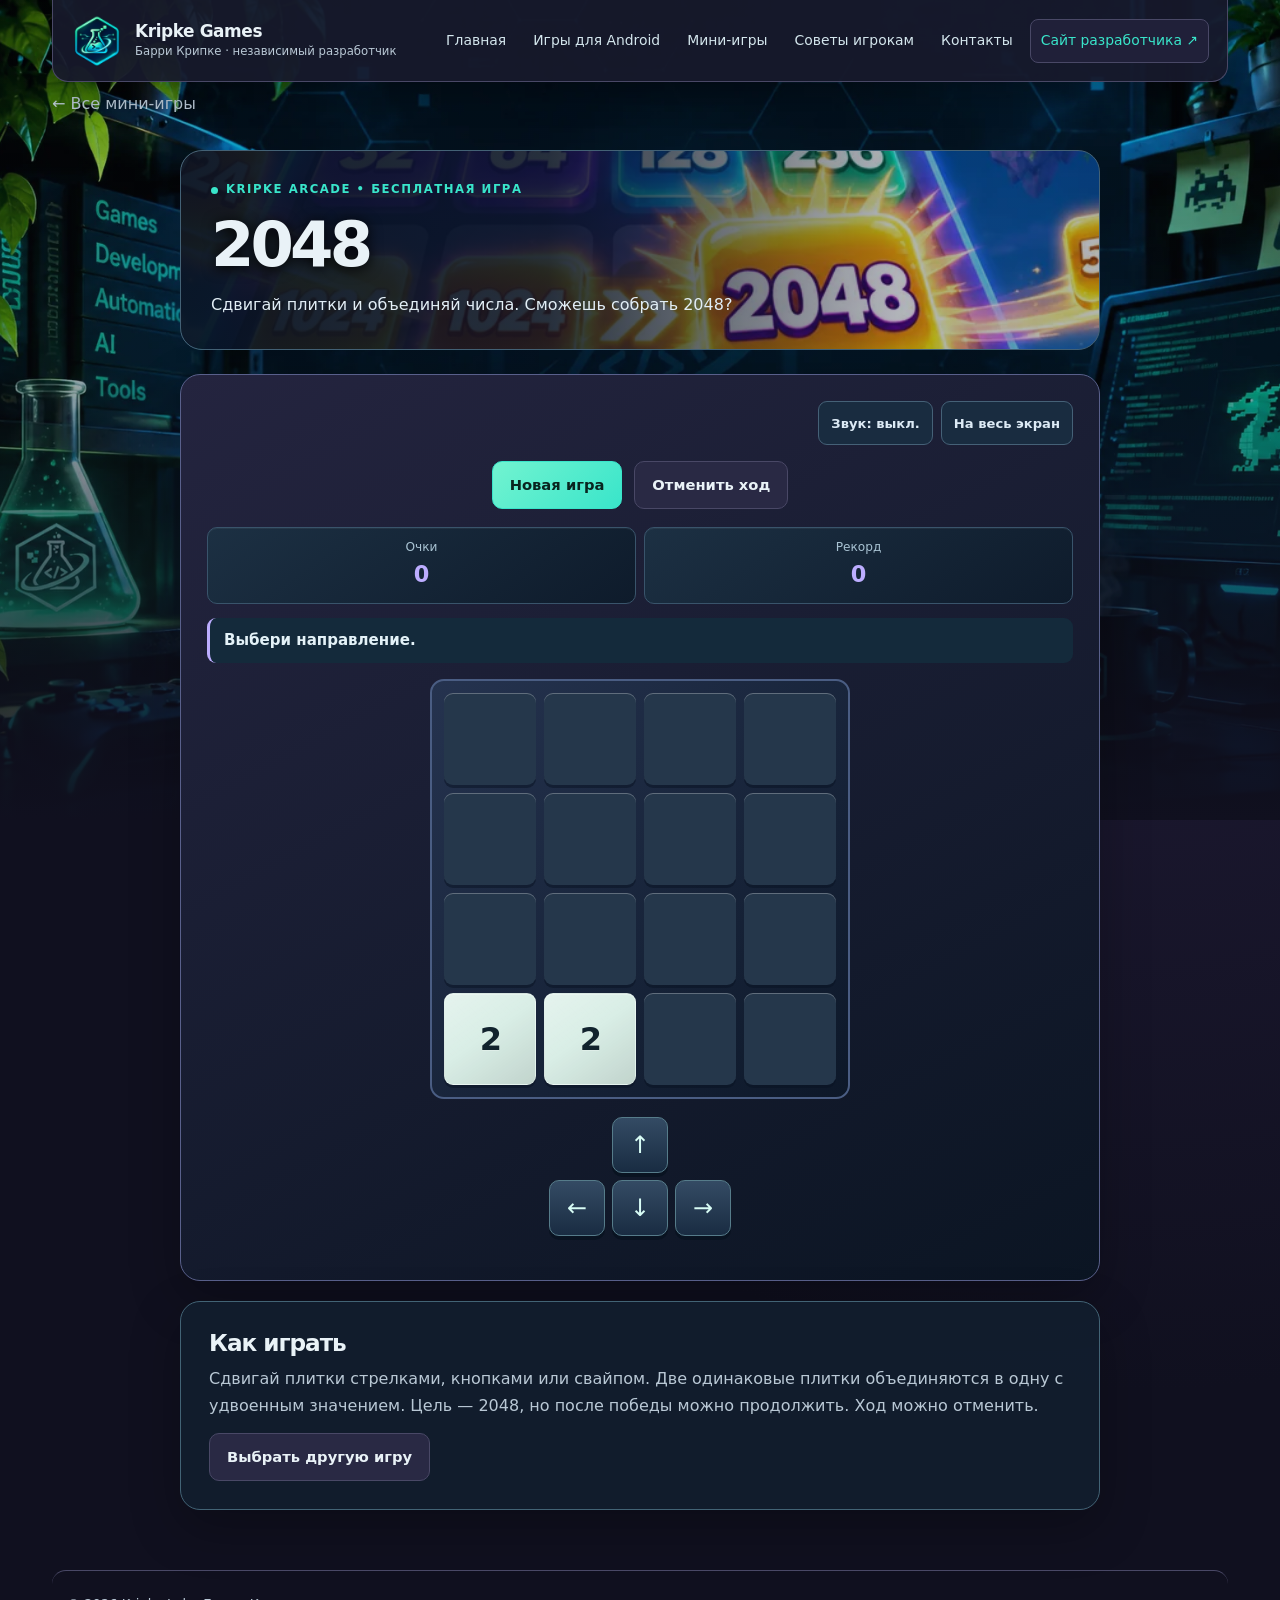
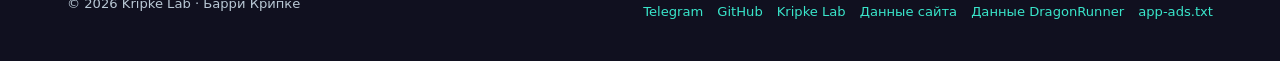
==== commit f00100ba: "Add files via upload" ====
--- a/2048.html
+++ b/2048.html
@@ -1,3 +1,3 @@
 <!DOCTYPE html>
 
-<html lang="ru"><head><meta charset="utf-8"/><meta content="width=device-width,initial-scale=1" name="viewport"/><meta content="#10101f" name="theme-color"/><title>2048 | Kripke Games</title><meta content="Соединяй одинаковые числа и собери плитку 2048." name="description"/><link href="https://barrikripke.github.io/2048.html" rel="canonical"/><meta content="2048" property="og:title"/><meta content="Соединяй одинаковые числа и собери плитку 2048." property="og:description"/><meta content="https://barrikripke.github.io/social-preview.png" property="og:image"/><link href="kripke-mark.svg" rel="icon" type="image/svg+xml"/><link href="kripke.css?v=54" rel="stylesheet"/><link href="arcade.css?v=7" rel="stylesheet"/></head><body><a class="skip" href="#main">К содержанию</a><div class="wrap"><header class="head"><a class="brand" href="index.html"><img alt="" height="46" src="kripke-emblem.webp" width="46"/><span><b>Kripke Games</b><small>Барри Крипке · независимый разработчик</small></span></a><nav aria-label="Основная навигация" class="nav"><a href="index.html">Главная</a><a href="index.html#games">Игры для Android</a><a href="mini-games.html">Мини-игры</a><a href="index.html#resources">Советы игрокам</a><a href="index.html#contacts">Контакты</a><a class="switch" href="https://barrikripke.github.io/kripke-lab/">Сайт разработчика ↗</a></nav></header><main id="main"><a class="back" href="mini-games.html">← Все мини-игры</a><section class="arcade-page"><div class="arcade-title"><span class="kicker">Kripke Arcade • Бесплатная игра</span><h1>2048</h1><p>Сдвигай плитки и объединяй числа. Сможешь собрать 2048?</p></div><div class="play-panel"><div class="game-controls"><button class="btn primary" id="new-game">Новая игра</button><button class="btn" id="undo">Отменить ход</button></div><div class="game-metrics"><div>Очки<strong id="score">0</strong></div><div>Рекорд<strong id="best">0</strong></div></div><div class="game-message" id="status" role="status">Выбери направление.</div><div aria-label="Игровое поле 2048" class="tile-board" id="tile-board" tabindex="0"></div><div aria-label="Управление" class="dpad"><button aria-label="Вверх" data-dir="up">↑</button><button aria-label="Влево" data-dir="left">←</button><button aria-label="Вниз" data-dir="down">↓</button><button aria-label="Вправо" data-dir="right">→</button></div></div><div class="arcade-rules"><h2>Как играть</h2><p>Сдвигай плитки стрелками, кнопками или свайпом. Две одинаковые плитки объединяются в одну с удвоенным значением. Цель — 2048, но после победы можно продолжить. Ход можно отменить.</p><a class="btn" href="mini-games.html">Выбрать другую игру</a></div><noscript>Включи JavaScript, чтобы играть.</noscript></section></main><footer class="foot"><span>© 2026 Kripke Lab · Барри Крипке</span><div class="footlinks"><a href="https://t.me/kripkelab">Telegram</a><a href="https://github.com/BarriKripke">GitHub</a><a href="https://barrikripke.github.io/kripke-lab/">Kripke Lab</a><a href="website-privacy.html">Данные сайта</a><a href="dragonrunner-privacy.html">Данные DragonRunner</a><a href="app-ads.txt">app-ads.txt</a></div></footer></div><script defer="" src="arcade-common.js?v=6"></script><script defer="" src="2048.js?v=6"></script></body></html>+<html lang="ru"><head><meta charset="utf-8"/><meta content="width=device-width,initial-scale=1" name="viewport"/><meta content="#10101f" name="theme-color"/><title>2048 | Kripke Games</title><meta content="Соединяй одинаковые числа и собери плитку 2048." name="description"/><link href="https://barrikripke.github.io/2048.html" rel="canonical"/><meta content="2048" property="og:title"/><meta content="Соединяй одинаковые числа и собери плитку 2048." property="og:description"/><meta content="https://barrikripke.github.io/social-preview.png" property="og:image"/><link href="kripke-mark.svg" rel="icon" type="image/svg+xml"/><link href="kripke.css?v=54" rel="stylesheet"/><link href="arcade.css?v=81" rel="stylesheet"/></head><body data-theme="2048"><a class="skip" href="#main">К содержанию</a><div class="wrap"><header class="head"><a class="brand" href="index.html"><img alt="" height="46" src="kripke-emblem.webp" width="46"/><span><b>Kripke Games</b><small>Барри Крипке · независимый разработчик</small></span></a><nav aria-label="Основная навигация" class="nav"><a href="index.html">Главная</a><a href="index.html#games">Игры для Android</a><a href="mini-games.html">Мини-игры</a><a href="index.html#resources">Советы игрокам</a><a href="index.html#contacts">Контакты</a><a class="switch" href="https://barrikripke.github.io/kripke-lab/">Сайт разработчика ↗</a></nav><a class="game-mobile-back" href="mini-games.html">← Все игры</a></header><main id="main"><a class="back" href="mini-games.html">← Все мини-игры</a><section class="arcade-page"><div class="arcade-title art-title" style="--game-art:url(2048-art.webp)"><span class="kicker">Kripke Arcade • Бесплатная игра</span><h1>2048</h1><p>Сдвигай плитки и объединяй числа. Сможешь собрать 2048?</p></div><div class="play-panel"><div class="arcade-tools"><button aria-pressed="false" class="arcade-tool" id="arcade-sound" type="button">Звук: выкл.</button><button aria-pressed="false" class="arcade-tool" id="arcade-fullscreen" type="button">На весь экран</button></div><div class="game-controls"><button class="btn primary" id="new-game">Новая игра</button><button class="btn" id="undo">Отменить ход</button></div><div class="game-metrics"><div>Очки<strong id="score">0</strong></div><div>Рекорд<strong id="best">0</strong></div></div><div class="game-message" id="status" role="status">Выбери направление.</div><div aria-label="Игровое поле 2048" class="tile-board" id="tile-board" tabindex="0"></div><div aria-label="Управление" class="dpad"><button aria-label="Вверх" data-dir="up">↑</button><button aria-label="Влево" data-dir="left">←</button><button aria-label="Вниз" data-dir="down">↓</button><button aria-label="Вправо" data-dir="right">→</button></div></div><div class="arcade-rules"><h2>Как играть</h2><p>Сдвигай плитки стрелками, кнопками или свайпом. Две одинаковые плитки объединяются в одну с удвоенным значением. Цель — 2048, но после победы можно продолжить. Ход можно отменить.</p><a class="btn" href="mini-games.html">Выбрать другую игру</a></div><noscript>Включи JavaScript, чтобы играть.</noscript></section></main><footer class="foot"><span>© 2026 Kripke Lab · Барри Крипке</span><div class="footlinks"><a href="https://t.me/kripkelab">Telegram</a><a href="https://github.com/BarriKripke">GitHub</a><a href="https://barrikripke.github.io/kripke-lab/">Kripke Lab</a><a href="website-privacy.html">Данные сайта</a><a href="dragonrunner-privacy.html">Данные DragonRunner</a><a href="app-ads.txt">app-ads.txt</a></div></footer></div><script defer="" src="arcade-common.js?v=8"></script><script defer="" src="2048.js?v=8"></script><script defer="True" src="arcade-ui.js?v=8"></script></body></html>
--- a/arcade.css
+++ b/arcade.css
@@ -3,3 +3,11 @@
 @media(max-width:550px){.picture-grid{grid-template-columns:repeat(4,minmax(0,1fr));gap:6px}.picture-grid[data-cols="6"] .picture-name{display:block}.picture-card .picture-name{font-size:clamp(8px,2.4vw,11px)}}@media(min-width:391px) and (max-width:550px){.picture-grid[data-count="15"]{grid-template-columns:repeat(5,minmax(0,1fr))}}
 
 .action-board{display:block;width:min(100%,540px);height:auto;margin:14px auto;border:1px solid #476c7d;border-radius:14px;touch-action:none;background:#0b1726}.action-controls{display:flex;justify-content:center;gap:12px;flex-wrap:wrap;margin-top:16px;touch-action:none}.action-controls button{min-width:68px;min-height:58px;border:1px solid #547687;border-radius:12px;color:#e8fff6;background:#203c50;font-size:1.5rem;font-weight:750;touch-action:none;user-select:none}.action-controls .action-key{font-size:1rem;padding:10px 20px;background:#7ef4cc;color:#102820}.action-controls button:active{transform:scale(.96)}.new-cover img{width:180px;max-height:134px;height:auto;object-fit:contain}.game-settings button:disabled{opacity:.45;cursor:default}@media(max-width:550px){.action-controls{gap:8px}.action-controls button{min-width:62px;min-height:55px}.action-controls .action-key{padding:8px 12px}}
+
+/* V8 — illustrated arcade, individual worlds, browser-first */
+.game-catalog{grid-template-columns:repeat(4,minmax(0,1fr));gap:16px}.game-tile{border:1px solid #33465c;border-radius:17px;background:linear-gradient(150deg,#19283c,#101c2d);box-shadow:0 12px 25px #0003}.game-tile .cardbody{padding:16px;gap:8px}.game-tile .cardbody h3{font-size:1.2rem;line-height:1.2}.game-tile .cardbody p{font-size:.87rem;min-height:2.9em}.game-tile .cardbody .btn{min-height:48px}.game-cover.artwork-cover{display:block;height:auto;aspect-ratio:8/5;padding:0;background:#101c2d}.artwork-cover img{width:100%;height:100%;object-fit:cover;max-width:none;display:block}.game-tile:focus-within{outline:2px solid #7ef4cc;outline-offset:3px}.game-tile[data-art="racing"]{border-color:#6a427f}.game-tile[data-art="memory"]{border-color:#507e89}.game-tile[data-art="space-shooter"]{border-color:#485b96}.game-tile[data-art="tic-tac-toe"]{border-color:#82603b}.game-tile[data-art="dragon-mini"]{border-color:#486b55}
+.arcade-page{--game-accent:#7ef4cc;--game-panel:#142436;max-width:920px}.art-title{min-height:200px;display:flex;flex-direction:column;justify-content:center;border-radius:22px;padding:30px;background:linear-gradient(90deg,#091322f5 0%,#091322e0 40%,#09132250 78%),var(--game-art) center right/cover no-repeat;border:1px solid #436175;overflow:hidden}.art-title h1{max-width:650px;text-shadow:0 2px 14px #000}.art-title p{max-width:550px;color:#e2eef6}.play-panel{background:linear-gradient(152deg,var(--game-panel),#0b1523);border-color:color-mix(in srgb,var(--game-accent) 35%,#23374d);padding:clamp(12px,3vw,26px)}.arcade-tools{display:flex;justify-content:flex-end;gap:8px;flex-wrap:wrap;margin-bottom:16px}.arcade-tool{font:650 .82rem system-ui;color:#dceaf5;background:#192c40;border:1px solid #456177;border-radius:9px;min-height:44px;padding:9px 12px}.arcade-tool[aria-pressed=true]{border-color:var(--game-accent);color:var(--game-accent)}.game-metrics>div{background:linear-gradient(145deg,#1c3043,#0e1b2b);border-color:#39546b;box-shadow:inset 0 1px #ffffff0d}.game-metrics strong{color:var(--game-accent)}.game-message{border-left:3px solid var(--game-accent);background:#142a3b;color:#e4f2f8}.game-message[data-result=win]{background:#164639;color:#c4ffdf}.game-message[data-result=lose]{background:#47283b;color:#ffe0e5}.action-controls button,.dpad button{background:linear-gradient(#344b64,#192c42);box-shadow:0 4px 0 #091321;min-height:56px;touch-action:none}.action-controls .action-key{background:linear-gradient(#a3ffda,#4cd7bd);color:#102820}.action-controls button:active,.dpad button:active{box-shadow:0 1px 0 #091321;transform:translateY(3px)}.action-board,#snake-board{border:2px solid #405970;box-shadow:0 10px 30px #0006;max-height:min(65vh,550px);object-fit:contain}.picture-card{border:1px solid #6086ad;background:radial-gradient(circle at 50% 20%,#36516d,#213451 60%,#17263d);box-shadow:0 4px 0 #0a1526,inset 0 1px 1px #ffffff35}.picture-card .card-back{width:62%;height:62%;opacity:1;filter:drop-shadow(0 3px 7px #0006)}.picture-card.open{background:linear-gradient(155deg,#fffdf5,#ebf5ff);box-shadow:0 4px 0 #a9c3db,inset 0 0 0 2px #fff}.picture-card.matched{background:linear-gradient(145deg,#f4fff5,#c7eeda);box-shadow:0 3px 0 #217758,inset 0 0 0 2px #c2ffe0}.picture-card .picture{width:90%;max-width:112px}.picture-name{padding:0 2px}.tile-board{background:linear-gradient(135deg,#25334f,#0d1829);padding:12px;border:2px solid #4a5d83;gap:8px}.tile-board div{box-shadow:inset 0 1px 0 #ffffff45,0 3px 0 #09132380;font-variant-numeric:tabular-nums;letter-spacing:-.06em}.tile-board div[data-value]{background-image:linear-gradient(145deg,#ffffff52,transparent 45%,#0000001c)!important;border:1px solid #ffffff42;text-shadow:0 1px #ffffff40}.tile-board div.tile-changed{animation:tilePop .18s ease-out}.tic-board{background:linear-gradient(135deg,#8e6946,#442b24);border:3px solid #bb9663;padding:12px;gap:9px;box-shadow:0 8px 0 #291c1a,0 15px 30px #0005}.tic-board button{background:linear-gradient(145deg,#524034,#392a27);border:1px solid #986f46;color:#9ef5e8;text-shadow:0 3px #103e49,0 0 13px #38c6c66b;box-shadow:inset 0 1px #ffe8af25}.tic-board button.o{color:#ffd18a;text-shadow:0 3px #805022,0 0 12px #ffbc6f70}.tic-board button.winning{background:linear-gradient(#285e4e,#1d3a34);border-color:#7df2b0}.tic-board button:disabled{opacity:1;cursor:default}.arcade-page:has(.tic-board){--game-accent:#ffd18a;--game-panel:#302b35}.arcade-page:has(.tile-board){--game-accent:#bcadff;--game-panel:#24243f}.arcade-page:has(#memory-grid){--game-accent:#a4eccf}.arcade-page:has([aria-label*="гонки"]){--game-accent:#ffa8df;--game-panel:#28233d}.arcade-page:has([aria-label*="Космический"]){--game-accent:#a8c8ff;--game-panel:#192442}.arcade-page:has([aria-label*="DragonRunner"]){--game-accent:#a9eea1;--game-panel:#203747}.play-panel:fullscreen,.play-panel.arcade-theater{background:#0b1422;overflow:auto;margin:0;border-radius:0;padding:16px;overscroll-behavior:contain}.play-panel.arcade-theater{position:fixed;inset:0;z-index:1000}.play-panel:fullscreen>.game-settings,.play-panel.arcade-theater>.game-settings{max-width:700px;margin-inline:auto}.play-panel:fullscreen>.game-metrics,.play-panel.arcade-theater>.game-metrics{max-width:700px;margin-inline:auto}.play-panel:fullscreen>.game-message,.play-panel.arcade-theater>.game-message{max-width:700px;margin-inline:auto}body.arcade-lock{overflow:hidden}.play-panel:fullscreen canvas,.play-panel.arcade-theater canvas{max-height:55vh;width:auto;max-width:100%}
+@keyframes tilePop{0%{transform:scale(.90)}70%{transform:scale(1.04)}100%{transform:scale(1)}}@keyframes cardReveal{from{transform:scaleX(.65);opacity:.75}to{transform:scaleX(1);opacity:1}}.picture-card.open .picture{animation:cardReveal .18s ease-out}
+@media(hover:hover) and (prefers-reduced-motion:no-preference){.game-tile{transition:transform .18s,border-color .18s}.game-tile:hover{transform:translateY(-4px);border-color:#7ef4cc}.artwork-cover img{transition:transform .3s}.game-tile:hover .artwork-cover img{transform:scale(1.035)}}
+@media(max-width:1000px){.game-catalog{grid-template-columns:repeat(3,minmax(0,1fr))}}@media(max-width:700px){.game-catalog{grid-template-columns:repeat(2,minmax(0,1fr));gap:12px}.game-tile .cardbody{padding:12px}.game-tile .cardbody h3{font-size:1rem}.game-tile .cardbody p{font-size:.8rem}.game-tile .kicker{font-size:.65rem}.art-title{min-height:165px;padding:20px;background-image:linear-gradient(90deg,#091322f5,#091322b0),var(--game-art)}.art-title h1{font-size:clamp(1.8rem,7vw,2.5rem)}}@media(max-width:360px){.game-catalog{grid-template-columns:1fr}.art-title{padding:15px}.picture-grid{gap:5px}.tile-board{padding:7px;gap:5px}}@media(prefers-reduced-motion:reduce){.tile-board div.tile-changed,.picture-card.open .picture{animation:none}}
+.game-mobile-back{display:none}@media(max-width:700px){body[data-theme] .head{position:static;display:flex;flex-direction:row;align-items:center;justify-content:space-between;gap:10px;padding:12px}body[data-theme] .head .nav{display:none}body[data-theme] .head .brand{min-width:0;flex:1;gap:8px}body[data-theme] .head .brand img{width:35px;height:35px}body[data-theme] .head .brand small{display:none}.game-mobile-back{display:inline-flex;align-items:center;min-height:44px;border:1px solid #416479;border-radius:9px;color:#8cf4d7;padding:8px 11px;font-size:.81rem;font-weight:650;text-decoration:none;white-space:nowrap}body[data-theme] main>.back{display:none}body[data-theme] .arcade-page{margin-top:14px}body[data-theme] .art-title{min-height:135px;margin-bottom:15px}body[data-theme] .art-title .kicker{font-size:.64rem}body[data-theme] .art-title p{font-size:.9rem}body[data-theme] .game-settings,.game-metrics{margin-bottom:10px}body[data-theme] .play-panel{padding:12px}body[data-theme] .arcade-tools{margin-bottom:12px}}
